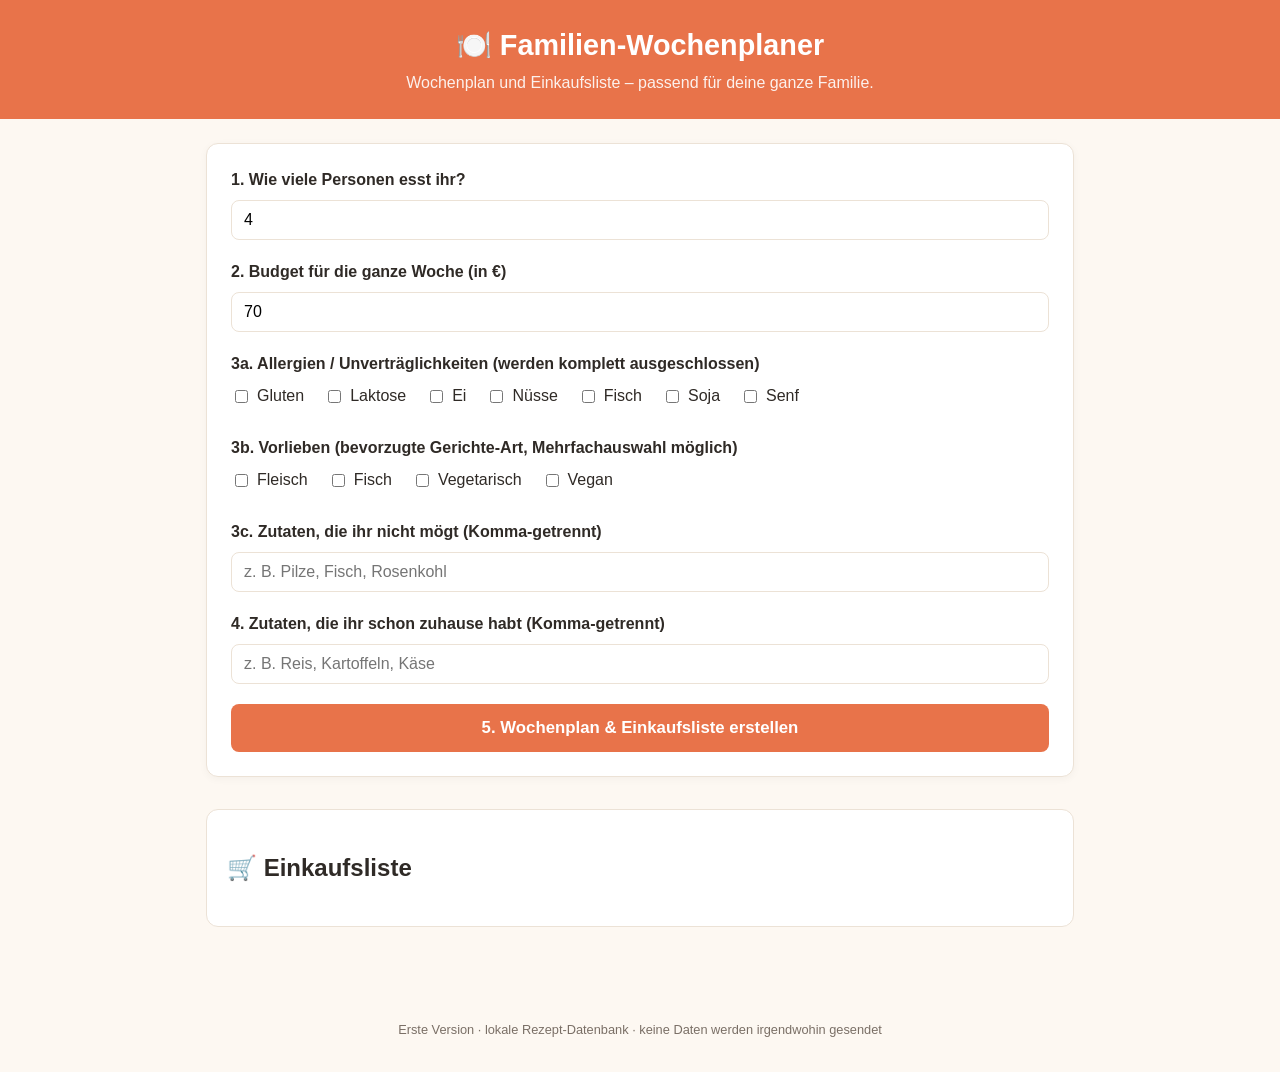
==== index.html @ 8672ce05 "Add first version of family meal planner web app Plain HTML/CSS/JS app (no build tools) that generat" ====
<!DOCTYPE html>
<html lang="de">
<head>
  <meta charset="UTF-8" />
  <meta name="viewport" content="width=device-width, initial-scale=1.0" />
  <title>Familien-Wochenplaner</title>
  <link rel="stylesheet" href="style.css" />
</head>
<body>
  <header class="app-header">
    <h1>🍽️ Familien-Wochenplaner</h1>
    <p>Wochenplan und Einkaufsliste – passend für deine ganze Familie.</p>
  </header>

  <main>
    <section class="form-section">
      <form id="plan-form">
        <div class="form-row">
          <label for="personen">1. Wie viele Personen esst ihr?</label>
          <input type="number" id="personen" min="1" max="12" value="4" required />
        </div>

        <div class="form-row">
          <label for="budget">2. Budget für die ganze Woche (in €)</label>
          <input type="number" id="budget" min="0" step="0.5" value="70" required />
        </div>

        <div class="form-row">
          <span class="group-label">3a. Allergien / Unverträglichkeiten (werden komplett ausgeschlossen)</span>
          <div class="checkbox-group">
            <label><input type="checkbox" name="allergie" value="gluten" /> Gluten</label>
            <label><input type="checkbox" name="allergie" value="laktose" /> Laktose</label>
            <label><input type="checkbox" name="allergie" value="ei" /> Ei</label>
            <label><input type="checkbox" name="allergie" value="nuesse" /> Nüsse</label>
            <label><input type="checkbox" name="allergie" value="fisch" /> Fisch</label>
            <label><input type="checkbox" name="allergie" value="soja" /> Soja</label>
            <label><input type="checkbox" name="allergie" value="senf" /> Senf</label>
          </div>
        </div>

        <div class="form-row">
          <span class="group-label">3b. Vorlieben (bevorzugte Gerichte-Art, Mehrfachauswahl möglich)</span>
          <div class="checkbox-group">
            <label><input type="checkbox" name="vorliebe" value="fleisch" /> Fleisch</label>
            <label><input type="checkbox" name="vorliebe" value="fisch" /> Fisch</label>
            <label><input type="checkbox" name="vorliebe" value="vegetarisch" /> Vegetarisch</label>
            <label><input type="checkbox" name="vorliebe" value="vegan" /> Vegan</label>
          </div>
        </div>

        <div class="form-row">
          <label for="abneigungen">3c. Zutaten, die ihr nicht mögt (Komma-getrennt)</label>
          <input type="text" id="abneigungen" placeholder="z. B. Pilze, Fisch, Rosenkohl" />
        </div>

        <div class="form-row">
          <label for="zutaten">4. Zutaten, die ihr schon zuhause habt (Komma-getrennt)</label>
          <input type="text" id="zutaten" placeholder="z. B. Reis, Kartoffeln, Käse" />
        </div>

        <button type="submit" class="primary-button">5. Wochenplan &amp; Einkaufsliste erstellen</button>
      </form>
    </section>

    <section id="results-section" class="results-section">
      <div id="plan-results" class="plan-results"></div>

      <div class="shopping-section">
        <h2>🛒 Einkaufsliste</h2>
        <div id="shopping-results" class="shopping-results"></div>
      </div>
    </section>
  </main>

  <footer class="app-footer">
    <p>Erste Version · lokale Rezept-Datenbank · keine Daten werden irgendwohin gesendet</p>
  </footer>

  <script src="data/recipes.js"></script>
  <script src="app.js"></script>
</body>
</html>
---- style.css ----
:root {
  --color-bg: #fdf8f2;
  --color-primary: #e8734a;
  --color-primary-dark: #c85a34;
  --color-text: #2f2a26;
  --color-muted: #7a6f66;
  --color-card: #ffffff;
  --color-border: #ece2d6;
  --color-ok: #2f9e44;
  --color-warning: #d9480f;
  --radius: 12px;
}

* {
  box-sizing: border-box;
}

body {
  margin: 0;
  font-family: "Segoe UI", Roboto, Helvetica, Arial, sans-serif;
  background: var(--color-bg);
  color: var(--color-text);
  line-height: 1.5;
}

.app-header {
  background: var(--color-primary);
  color: white;
  padding: 24px 16px;
  text-align: center;
}

.app-header h1 {
  margin: 0 0 4px;
  font-size: 1.8rem;
}

.app-header p {
  margin: 0;
  opacity: 0.9;
}

main {
  max-width: 900px;
  margin: 0 auto;
  padding: 24px 16px 60px;
}

.form-section {
  background: var(--color-card);
  border: 1px solid var(--color-border);
  border-radius: var(--radius);
  padding: 24px;
  box-shadow: 0 2px 8px rgba(0, 0, 0, 0.04);
}

.form-row {
  margin-bottom: 20px;
}

.form-row label,
.group-label {
  display: block;
  font-weight: 600;
  margin-bottom: 8px;
}

.form-row input[type="number"],
.form-row input[type="text"] {
  width: 100%;
  padding: 10px 12px;
  border: 1px solid var(--color-border);
  border-radius: 8px;
  font-size: 1rem;
}

.checkbox-group {
  display: flex;
  flex-wrap: wrap;
  gap: 10px 20px;
}

.checkbox-group label {
  font-weight: 400;
  display: flex;
  align-items: center;
  gap: 6px;
}

.primary-button {
  width: 100%;
  padding: 14px;
  background: var(--color-primary);
  color: white;
  border: none;
  border-radius: 8px;
  font-size: 1.05rem;
  font-weight: 600;
  cursor: pointer;
  transition: background 0.15s ease;
}

.primary-button:hover {
  background: var(--color-primary-dark);
}

.results-section {
  margin-top: 32px;
}

.budget-summary {
  background: var(--color-card);
  border: 1px solid var(--color-border);
  border-radius: var(--radius);
  padding: 16px 20px;
  margin-bottom: 20px;
}

.budget-summary .ok {
  color: var(--color-ok);
  font-weight: 600;
}

.budget-summary .warning {
  color: var(--color-warning);
  font-weight: 600;
}

.plan-grid {
  display: grid;
  grid-template-columns: repeat(auto-fill, minmax(220px, 1fr));
  gap: 16px;
}

.recipe-card {
  background: var(--color-card);
  border: 1px solid var(--color-border);
  border-radius: var(--radius);
  padding: 16px;
}

.recipe-card h3 {
  margin: 0 0 4px;
  font-size: 0.85rem;
  text-transform: uppercase;
  letter-spacing: 0.04em;
  color: var(--color-muted);
}

.recipe-card h4 {
  margin: 0 0 10px;
  font-size: 1.1rem;
}

.tags {
  display: flex;
  flex-wrap: wrap;
  gap: 6px;
  margin-bottom: 10px;
}

.tag {
  font-size: 0.72rem;
  padding: 3px 8px;
  border-radius: 999px;
  background: #f1ece4;
  color: var(--color-text);
}

.tag.category-fleisch { background: #fbe3d8; }
.tag.category-fisch { background: #d8ecfb; }
.tag.category-vegetarisch { background: #e2f2d8; }
.tag.category-vegan { background: #d8f2e6; }
.tag.kid { background: #fff3c4; }
.tag.allergen { background: #f3d8e6; }

.meta {
  font-size: 0.85rem;
  color: var(--color-muted);
  margin: 0 0 8px;
}

.recipe-card details summary {
  cursor: pointer;
  font-size: 0.9rem;
  color: var(--color-primary-dark);
}

.recipe-card ul {
  margin: 8px 0 0;
  padding-left: 18px;
  font-size: 0.9rem;
}

.shopping-section {
  margin-top: 32px;
  background: var(--color-card);
  border: 1px solid var(--color-border);
  border-radius: var(--radius);
  padding: 20px;
}

.shopping-category h4 {
  margin: 16px 0 6px;
}

.shopping-list {
  list-style: none;
  padding: 0;
  margin: 0;
}

.shopping-list li {
  padding: 4px 0;
  border-bottom: 1px dashed var(--color-border);
}

.shopping-list label {
  display: flex;
  align-items: center;
  gap: 8px;
  cursor: pointer;
}

.already-have-note {
  margin-top: 16px;
  font-size: 0.85rem;
  color: var(--color-muted);
}

.app-footer {
  text-align: center;
  color: var(--color-muted);
  font-size: 0.8rem;
  padding: 20px;
}

@media (max-width: 480px) {
  .app-header h1 {
    font-size: 1.4rem;
  }

  .form-section,
  .shopping-section {
    padding: 16px;
  }
}
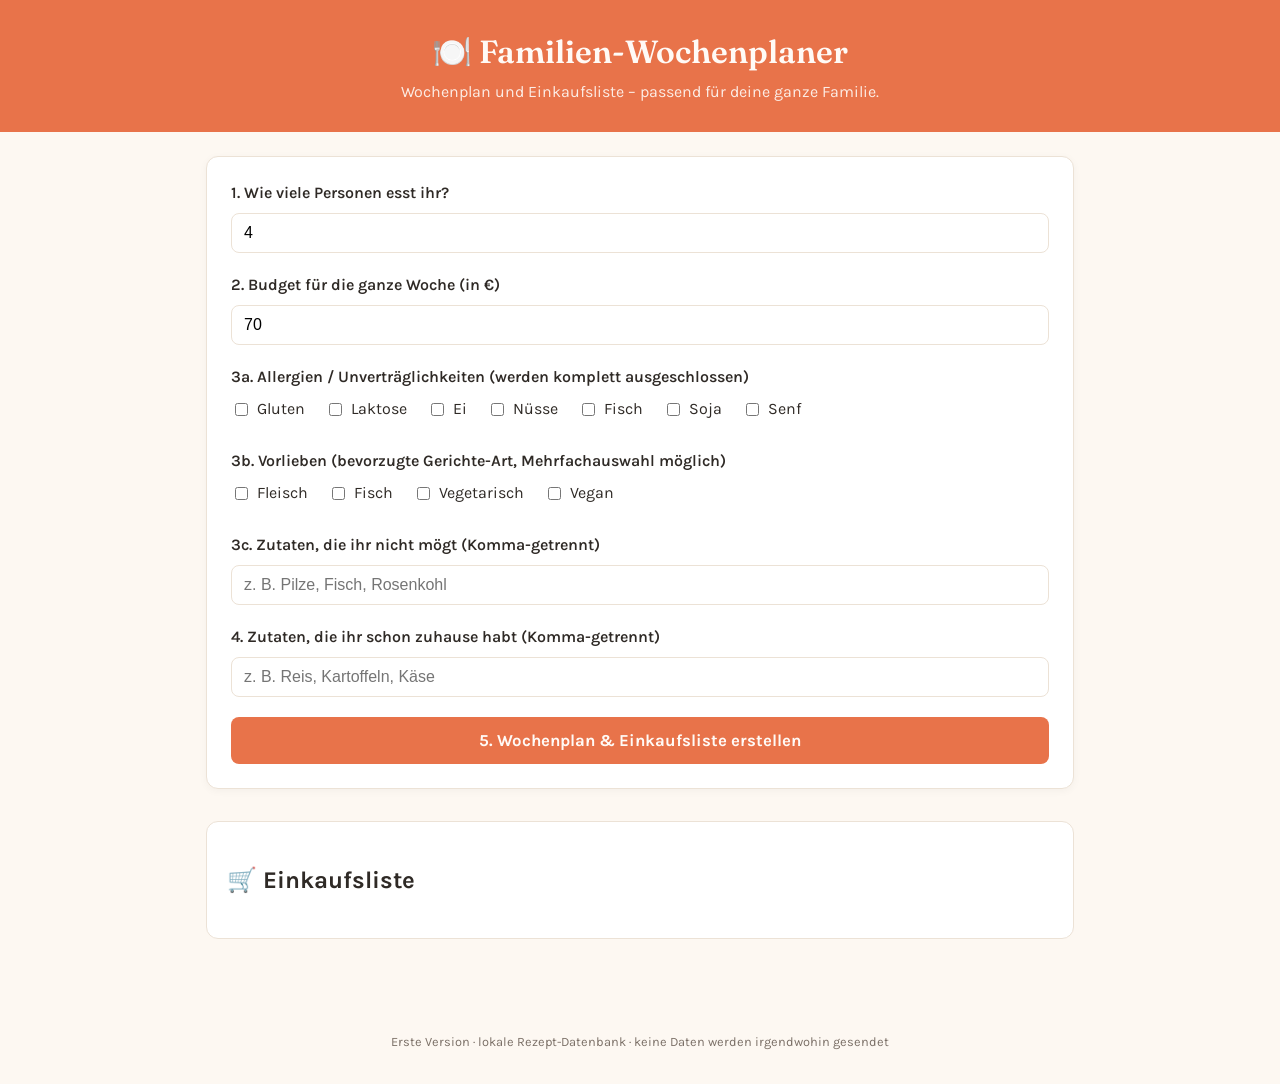
==== commit ce5c4864: "Add dark mode support and custom typography Pairs Fraunces (headings) with Karla (body/UI) via Googl" ====
--- a/index.html
+++ b/index.html
@@ -4,6 +4,8 @@
   <meta charset="UTF-8" />
   <meta name="viewport" content="width=device-width, initial-scale=1.0" />
   <title>Familien-Wochenplaner</title>
+  <link rel="preconnect" href="https://fonts.googleapis.com" />
+  <link rel="stylesheet" href="https://fonts.googleapis.com/css2?family=Fraunces:opsz,wght@9..144,500;9..144,600&family=Karla:wght@400;500;700&display=swap" />
   <link rel="stylesheet" href="style.css" />
 </head>
 <body>
--- a/style.css
+++ b/style.css
@@ -2,6 +2,7 @@
   --color-bg: #fdf8f2;
   --color-primary: #e8734a;
   --color-primary-dark: #c85a34;
+  --color-on-primary: #fffaf6;
   --color-text: #2f2a26;
   --color-muted: #7a6f66;
   --color-card: #ffffff;
@@ -9,6 +10,36 @@
   --color-ok: #2f9e44;
   --color-warning: #d9480f;
   --radius: 12px;
+  --font-display: "Fraunces", Georgia, "Times New Roman", serif;
+  --font-body: "Karla", "Segoe UI", Roboto, Helvetica, Arial, sans-serif;
+}
+
+@media (prefers-color-scheme: dark) {
+  :root:not([data-theme="light"]) {
+    --color-bg: #211b17;
+    --color-primary: #f0895f;
+    --color-primary-dark: #f7a582;
+    --color-on-primary: #2b1710;
+    --color-text: #f2e9e1;
+    --color-muted: #b6a99c;
+    --color-card: #2b2420;
+    --color-border: #453b34;
+    --color-ok: #5cc274;
+    --color-warning: #ff8a5c;
+  }
+}
+
+:root[data-theme="dark"] {
+  --color-bg: #211b17;
+  --color-primary: #f0895f;
+  --color-primary-dark: #f7a582;
+  --color-on-primary: #2b1710;
+  --color-text: #f2e9e1;
+  --color-muted: #b6a99c;
+  --color-card: #2b2420;
+  --color-border: #453b34;
+  --color-ok: #5cc274;
+  --color-warning: #ff8a5c;
 }
 
 * {
@@ -17,7 +48,7 @@
 
 body {
   margin: 0;
-  font-family: "Segoe UI", Roboto, Helvetica, Arial, sans-serif;
+  font-family: var(--font-body);
   background: var(--color-bg);
   color: var(--color-text);
   line-height: 1.5;
@@ -25,14 +56,17 @@
 
 .app-header {
   background: var(--color-primary);
-  color: white;
-  padding: 24px 16px;
+  color: var(--color-on-primary);
+  padding: 28px 16px;
   text-align: center;
 }
 
 .app-header h1 {
   margin: 0 0 4px;
-  font-size: 1.8rem;
+  font-family: var(--font-display);
+  font-weight: 600;
+  font-size: 2rem;
+  text-wrap: balance;
 }
 
 .app-header p {
@@ -91,17 +125,25 @@
   width: 100%;
   padding: 14px;
   background: var(--color-primary);
-  color: white;
+  color: var(--color-on-primary);
   border: none;
   border-radius: 8px;
+  font-family: var(--font-body);
   font-size: 1.05rem;
-  font-weight: 600;
+  font-weight: 700;
   cursor: pointer;
   transition: background 0.15s ease;
 }
 
 .primary-button:hover {
   background: var(--color-primary-dark);
+}
+
+.primary-button:focus-visible,
+input:focus-visible,
+summary:focus-visible {
+  outline: 2px solid var(--color-primary);
+  outline-offset: 2px;
 }
 
 .results-section {
@@ -149,7 +191,9 @@
 
 .recipe-card h4 {
   margin: 0 0 10px;
-  font-size: 1.1rem;
+  font-family: var(--font-display);
+  font-weight: 600;
+  font-size: 1.2rem;
 }
 
 .tags {
@@ -163,16 +207,16 @@
   font-size: 0.72rem;
   padding: 3px 8px;
   border-radius: 999px;
-  background: #f1ece4;
+  background: color-mix(in srgb, var(--color-text) 8%, var(--color-card));
   color: var(--color-text);
 }
 
-.tag.category-fleisch { background: #fbe3d8; }
-.tag.category-fisch { background: #d8ecfb; }
-.tag.category-vegetarisch { background: #e2f2d8; }
-.tag.category-vegan { background: #d8f2e6; }
-.tag.kid { background: #fff3c4; }
-.tag.allergen { background: #f3d8e6; }
+.tag.category-fleisch { background: color-mix(in srgb, #e8734a 22%, var(--color-card)); }
+.tag.category-fisch { background: color-mix(in srgb, #3d8fd6 22%, var(--color-card)); }
+.tag.category-vegetarisch { background: color-mix(in srgb, #4c9a3f 22%, var(--color-card)); }
+.tag.category-vegan { background: color-mix(in srgb, #29a37c 22%, var(--color-card)); }
+.tag.kid { background: color-mix(in srgb, #e8b800 24%, var(--color-card)); }
+.tag.allergen { background: color-mix(in srgb, #c74d8c 20%, var(--color-card)); }
 
 .meta {
   font-size: 0.85rem;
